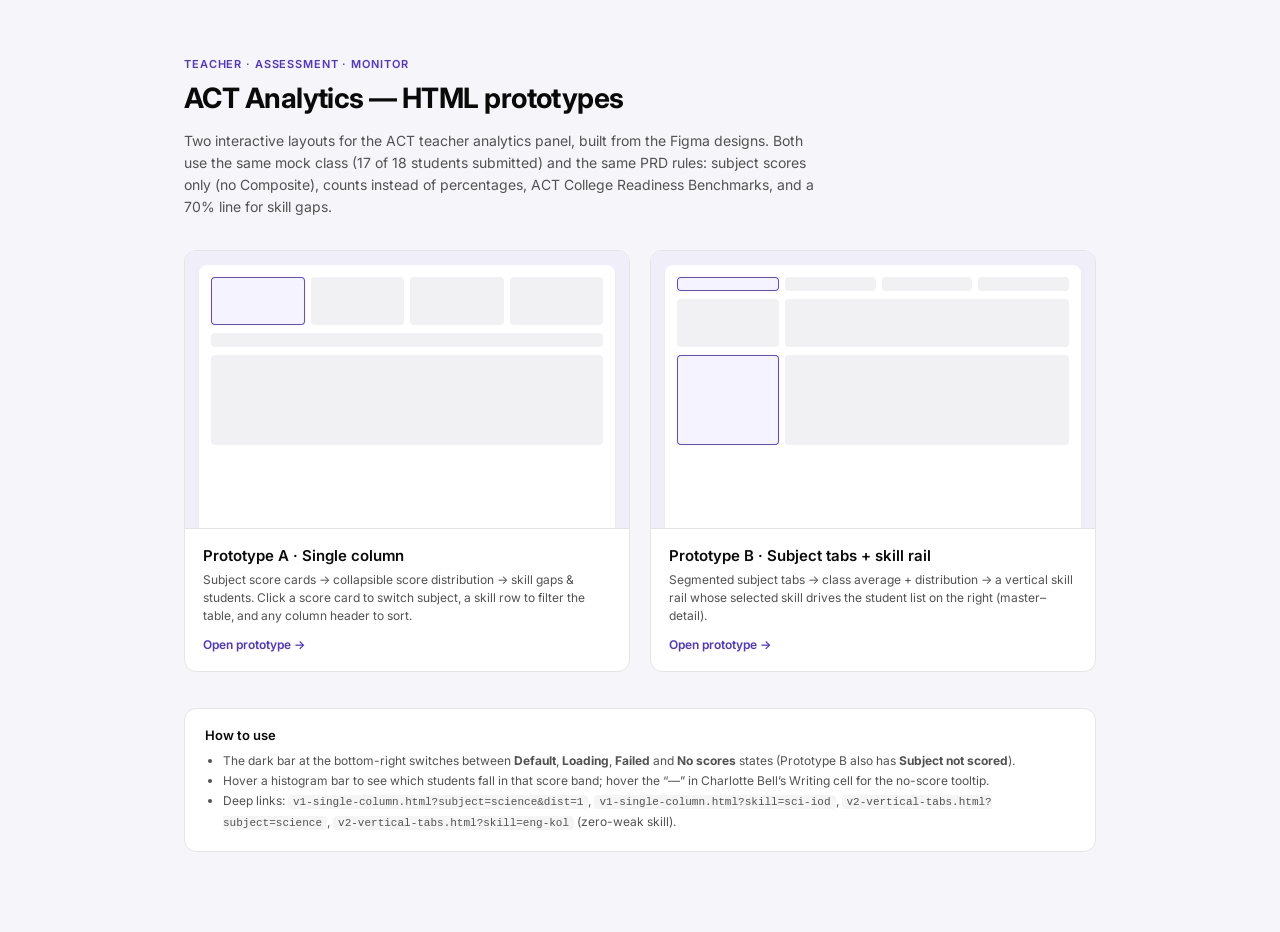
==== act-analytics/index.html @ 229b2742 "Publish ACT Analytics HTML prototypes (Prototype A + B) Co-authored-by: chao <chao@kira-learning.com" ====
<!DOCTYPE html>
<html lang="en">
<head>
<meta charset="utf-8">
<meta name="viewport" content="width=device-width, initial-scale=1">
<title>ACT Analytics — HTML prototypes</title>
<link rel="preconnect" href="https://fonts.googleapis.com">
<link rel="preconnect" href="https://fonts.gstatic.com" crossorigin>
<link href="https://fonts.googleapis.com/css2?family=Inter:wght@400;500;600;700&display=swap" rel="stylesheet">
<link rel="stylesheet" href="shared.css">
<style>
  body { background: var(--surface-page); }
  .wrap { max-width: 960px; margin: 0 auto; padding: 56px 24px 80px; }
  .eyebrow { font-size: 11px; font-weight: 600; letter-spacing: 0.08em; text-transform: uppercase; color: var(--text-brand); }
  h1 { font-size: 28px; line-height: 36px; font-weight: 700; letter-spacing: -0.02em; margin: 8px 0 8px; }
  .lead { font-size: 14px; line-height: 22px; color: var(--text-secondary); max-width: 640px; }
  .grid { display: grid; grid-template-columns: repeat(2, minmax(0, 1fr)); gap: 20px; margin-top: 32px; }
  .proto { background: var(--surface); border: 1px solid var(--border); border-radius: 12px; overflow: hidden; display: flex; flex-direction: column; text-decoration: none; color: inherit; transition: box-shadow 140ms ease, transform 140ms ease, border-color 140ms ease; }
  .proto:hover { box-shadow: var(--shadow-md); transform: translateY(-1px); border-color: var(--border-strong); }
  .proto .thumb { aspect-ratio: 16 / 10; background: #f0eef8; position: relative; overflow: hidden; border-bottom: 1px solid var(--border); }
  .proto .thumb .mini { position: absolute; inset: 14px 14px 0; background: #fff; border-radius: 8px 8px 0 0; box-shadow: var(--shadow-sm); padding: 12px; display: flex; flex-direction: column; gap: 8px; }
  .mini .row { display: flex; gap: 6px; }
  .mini .blk { background: #f1f1f4; border-radius: 4px; flex: 1; }
  .mini .blk.sel { background: var(--brand-subtle); box-shadow: inset 0 0 0 1px var(--brand); }
  .mini .blk.tall { height: 48px; }
  .mini .blk.bar { height: 14px; }
  .mini .blk.list { height: 90px; }
  .mini .side { width: 26%; flex: none; }
  .proto .body { padding: 16px 18px 18px; }
  .proto .name { font-size: 15px; font-weight: 600; line-height: 22px; }
  .proto .desc { font-size: 12px; line-height: 18px; color: var(--text-secondary); margin-top: 4px; }
  .proto .cta { margin-top: 12px; display: inline-flex; align-items: center; gap: 6px; font-size: 12px; font-weight: 600; color: var(--text-brand); }
  .notes { margin-top: 36px; background: var(--surface); border: 1px solid var(--border); border-radius: 12px; padding: 18px 20px; }
  .notes h2 { font-size: 13px; font-weight: 600; margin: 0 0 8px; }
  .notes ul { margin: 0; padding-left: 18px; color: var(--text-secondary); font-size: 12px; line-height: 20px; }
  .notes code { font-family: ui-monospace, SFMono-Regular, Menlo, monospace; font-size: 11px; background: var(--surface-subtle); padding: 1px 5px; border-radius: 4px; }
  @media (max-width: 720px) { .grid { grid-template-columns: 1fr; } }
</style>
</head>
<body>
<div class="wrap">
  <div class="eyebrow">Teacher · Assessment · Monitor</div>
  <h1>ACT Analytics — HTML prototypes</h1>
  <p class="lead">Two interactive layouts for the ACT teacher analytics panel, built from the Figma designs. Both use the same mock class (17 of 18 students submitted) and the same PRD rules: subject scores only (no Composite), counts instead of percentages, ACT College Readiness Benchmarks, and a 70% line for skill gaps.</p>

  <div class="grid">
    <a class="proto" href="v1-single-column.html">
      <div class="thumb"><div class="mini">
        <div class="row"><div class="blk tall sel"></div><div class="blk tall"></div><div class="blk tall"></div><div class="blk tall"></div></div>
        <div class="row"><div class="blk bar"></div></div>
        <div class="row"><div class="blk list"></div></div>
      </div></div>
      <div class="body">
        <div class="name">Prototype A · Single column</div>
        <div class="desc">Subject score cards → collapsible score distribution → skill gaps &amp; students. Click a score card to switch subject, a skill row to filter the table, and any column header to sort.</div>
        <div class="cta">Open prototype →</div>
      </div>
    </a>
    <a class="proto" href="v2-vertical-tabs.html">
      <div class="thumb"><div class="mini">
        <div class="row"><div class="blk bar sel" style="flex:0 0 26%"></div><div class="blk bar"></div><div class="blk bar"></div><div class="blk bar"></div></div>
        <div class="row"><div class="blk tall side"></div><div class="blk tall"></div></div>
        <div class="row"><div class="blk list side sel"></div><div class="blk list"></div></div>
      </div></div>
      <div class="body">
        <div class="name">Prototype B · Subject tabs + skill rail</div>
        <div class="desc">Segmented subject tabs → class average + distribution → a vertical skill rail whose selected skill drives the student list on the right (master–detail).</div>
        <div class="cta">Open prototype →</div>
      </div>
    </a>
  </div>

  <div class="notes">
    <h2>How to use</h2>
    <ul>
      <li>The dark bar at the bottom-right switches between <b>Default</b>, <b>Loading</b>, <b>Failed</b> and <b>No scores</b> states (Prototype B also has <b>Subject not scored</b>).</li>
      <li>Hover a histogram bar to see which students fall in that score band; hover the “—” in Charlotte Bell’s Writing cell for the no-score tooltip.</li>
      <li>Deep links: <code>v1-single-column.html?subject=science&amp;dist=1</code>, <code>v1-single-column.html?skill=sci-iod</code>, <code>v2-vertical-tabs.html?subject=science</code>, <code>v2-vertical-tabs.html?skill=eng-kol</code> (zero-weak skill).</li>
    </ul>
  </div>
</div>
</body>
</html>
---- act-analytics/shared.css ----
/* ACT Analytics prototypes — shared styles (Foundations 2.0 token values) */
:root {
  --text-primary: #0a0a0a;
  --text-secondary: #525252;
  --text-tertiary: #8a8a8a;
  --text-brand: #4f33d4;
  --text-name: #1f0f4a;
  --brand: #6244f5;
  --brand-hover: #5538e0;
  --brand-subtle: #f5f3ff;
  --brand-border: #c9bdfb;
  --surface: #ffffff;
  --surface-page: #f6f5fa;
  --surface-subtle: #f5f5f5;
  --surface-hover: #fafafa;
  --border: #e5e5e5;
  --border-strong: #d4d4d4;
  --separator: #f0f0f0;
  --positive: #16a34a;
  --positive-strong: #15803d;
  --positive-bg: #eaf8ef;
  --info: #1d4ed8;
  --info-bg: #eaf1fe;
  --warning: #c2410c;
  --warning-bg: #fff3ea;
  --neutral-badge: #efefef;
  --bar-below: #e8e8ea;
  --bar-below-border: #dcdcdf;
  --tooltip-bg: #0a0a0a;
  --r-sm: 6px;
  --r-md: 8px;
  --r-lg: 12px;
  --r-full: 999px;
  --shadow-sm: 0 1px 2px rgba(10, 10, 10, 0.06);
  --shadow-md: 0 4px 12px rgba(10, 10, 10, 0.08), 0 1px 3px rgba(10, 10, 10, 0.06);
  --shadow-lg: 0 12px 32px rgba(10, 10, 10, 0.14), 0 2px 6px rgba(10, 10, 10, 0.08);
  --font: "Inter", ui-sans-serif, system-ui, -apple-system, "Segoe UI", Roboto, sans-serif;
}

* { box-sizing: border-box; }
html, body { margin: 0; padding: 0; }
body {
  font-family: var(--font);
  font-size: 12px;
  line-height: 16px;
  color: var(--text-primary);
  background: var(--surface-page);
  -webkit-font-smoothing: antialiased;
  text-rendering: optimizeLegibility;
}
button { font-family: inherit; }
img { display: block; }

/* ---------- App chrome ---------- */
.app { display: flex; min-height: 100vh; }
.global-nav {
  position: sticky; top: 0; height: 100vh; width: 56px; flex: 0 0 56px;
  background: #1a0f3d;
  display: flex; flex-direction: column; align-items: center; padding: 8px 0 12px;
}
.global-nav .logo {
  width: 32px; height: 32px; border-radius: 8px; background: var(--brand);
  display: grid; place-items: center; margin-bottom: 20px;
}
.global-nav .nav-icons { display: flex; flex-direction: column; gap: 10px; }
.global-nav .nav-icon {
  width: 32px; height: 32px; border-radius: 8px; display: grid; place-items: center;
  color: rgba(255, 255, 255, 0.78); cursor: pointer;
}
.global-nav .nav-icon:hover { background: rgba(255, 255, 255, 0.08); color: #fff; }
.global-nav .nav-icon.active { color: #fff; background: rgba(255, 255, 255, 0.12); }
.global-nav .nav-bottom { margin-top: auto; display: flex; flex-direction: column; gap: 10px; align-items: center; }
.global-nav .nav-avatar {
  width: 22px; height: 22px; border-radius: 50%; background: #7c5cff;
  color: #fff; font-size: 9px; font-weight: 600; display: grid; place-items: center;
}

.page { flex: 1; min-width: 0; }
.top-nav {
  height: 60px; display: flex; align-items: center; gap: 12px; padding: 0 20px;
  background: #fbfbfd; border-bottom: 1px solid var(--separator);
}
.top-nav .back { width: 28px; height: 28px; border-radius: 6px; display: grid; place-items: center; color: var(--text-primary); background: none; border: 0; cursor: pointer; }
.top-nav .back:hover { background: var(--surface-subtle); }
.top-nav .title { font-size: 16px; font-weight: 500; line-height: 24px; }
.top-nav .spacer { flex: 1; }

.btn {
  display: inline-flex; align-items: center; justify-content: center; gap: 6px;
  height: 32px; padding: 0 14px; border-radius: var(--r-md);
  font-size: 13px; font-weight: 500; line-height: 20px; cursor: pointer;
  border: 1px solid transparent; transition: background 120ms ease, border-color 120ms ease;
}
.btn-primary { background: var(--brand); color: #fff; }
.btn-primary:hover { background: var(--brand-hover); }
.btn-secondary { background: var(--surface); color: var(--text-primary); border-color: var(--border); }
.btn-secondary:hover { background: var(--surface-hover); }
.btn-sm { height: 28px; padding: 0 12px; font-size: 12px; }

.main { padding: 12px; max-width: 1384px; margin: 0 auto; }
.page-header { width: 100%; border-radius: var(--r-lg); overflow: hidden; }
.page-header img { width: 100%; height: auto; }

.panel {
  margin-top: 12px; background: var(--surface); border-radius: var(--r-lg);
  padding: 16px; box-shadow: var(--shadow-sm);
}
.panel-tabs { display: flex; gap: 4px; height: 32px; align-items: center; }
.panel-tab {
  height: 28px; padding: 0 10px; border-radius: var(--r-sm); border: 0; background: none;
  font-size: 12px; font-weight: 500; line-height: 16px; color: var(--text-secondary); cursor: pointer;
}
.panel-tab:hover { background: var(--surface-subtle); }
.panel-tab.active { background: var(--brand); color: #fff; }
.panel-header { margin: 16px 0; }
.panel-title { font-size: 14px; font-weight: 600; line-height: 20px; }
.panel-subtitle { font-size: 12px; line-height: 16px; color: var(--text-secondary); margin-top: 2px; }

.card { background: var(--surface); border: 1px solid var(--border); border-radius: var(--r-md); }
.card-pad { padding: 16px; }

.h-sm { font-size: 13px; font-weight: 600; line-height: 20px; }
.h-md { font-size: 14px; font-weight: 600; line-height: 20px; }
.muted { color: var(--text-secondary); }
.faint { color: var(--text-tertiary); }
.brand-text { color: var(--text-brand); }
.strong { font-weight: 600; color: var(--text-primary); }
.warning-text { color: var(--warning); }
.dot-sep { color: var(--text-tertiary); margin: 0 4px; }

/* ---------- Subject icon tile ---------- */
.subject-tile {
  width: 36px; height: 36px; border-radius: var(--r-md); background: var(--brand-subtle);
  display: grid; place-items: center; color: var(--brand); flex: 0 0 36px;
}

/* ---------- Badges / pills ---------- */
.pill {
  display: inline-flex; align-items: center; justify-content: center;
  min-width: 36px; height: 20px; padding: 0 8px; border-radius: var(--r-full);
  font-size: 12px; font-weight: 500; line-height: 16px;
}
.pill.above { background: var(--positive-bg); color: var(--positive); }
.pill.at { background: var(--info-bg); color: var(--info); }
.pill.below { background: var(--warning-bg); color: var(--warning); }
.pill.neutral { background: var(--neutral-badge); color: var(--text-primary); }
.pending { color: var(--warning); font-size: 12px; font-weight: 500; }
.dash { color: var(--text-tertiary); font-size: 12px; }
.tag {
  display: inline-flex; align-items: center; height: 18px; padding: 0 6px; border-radius: 4px;
  background: var(--surface-subtle); color: var(--text-secondary); font-size: 10px; font-weight: 500; line-height: 14px;
}

/* ---------- Legend ---------- */
.legend { display: flex; align-items: center; gap: 16px; font-size: 12px; line-height: 16px; }
.legend-item { display: inline-flex; align-items: center; gap: 6px; }
.swatch { width: 12px; height: 12px; border-radius: 3px; display: inline-block; }
.swatch.above { background: var(--positive); }
.swatch.at { background: var(--info); }
.swatch.below { background: var(--warning); }
.swatch.bm { background: var(--brand); }
.swatch.gray { background: var(--bar-below); border: 1px solid var(--bar-below-border); }
.legend-note { font-size: 11px; color: var(--text-tertiary); margin-left: auto; }

/* ---------- Histogram ---------- */
.histogram { position: relative; }
.hist-bins { display: flex; gap: 8px; align-items: flex-end; height: 128px; }
.hist-bin { flex: 1; display: flex; flex-direction: column; align-items: center; justify-content: flex-end; height: 100%; position: relative; cursor: default; }
.hist-bin.has-students { cursor: pointer; }
.hist-count { font-size: 11px; line-height: 14px; color: var(--text-secondary); margin-bottom: 4px; }
.hist-bm-label { font-size: 11px; font-weight: 500; color: var(--text-brand); line-height: 14px; margin: -2px 0 4px; }
.hist-bar { width: 100%; border-radius: 4px 4px 0 0; transition: filter 120ms ease; }
.hist-bar.below { background: var(--bar-below); border: 1px solid var(--bar-below-border); border-bottom: 0; }
.hist-bar.bm { background: var(--brand); }
.hist-bar.above { background: var(--positive); }
.hist-bar.empty { height: 2px !important; border-radius: 1px; border: 0; }
.hist-bar.empty.below { background: var(--bar-below-border); }
.hist-bar.empty.above { background: #b7e4c7; }
.hist-bar.empty.bm { background: var(--brand-border); }
.hist-bin.has-students:hover .hist-bar { filter: brightness(0.94); }
.hist-labels { display: flex; gap: 8px; margin-top: 6px; }
.hist-labels span { flex: 1; text-align: center; font-size: 11px; line-height: 14px; color: var(--text-tertiary); }
.hist-range { display: flex; justify-content: space-between; font-size: 11px; color: var(--text-tertiary); margin-top: 6px; }
.hist-tooltip {
  position: absolute; z-index: 20; min-width: 168px; background: var(--surface); border: 1px solid var(--border);
  border-radius: var(--r-md); box-shadow: var(--shadow-lg); padding: 10px 12px; pointer-events: none;
}
.hist-tooltip .tt-title { font-size: 12px; font-weight: 600; line-height: 16px; margin-bottom: 6px; }
.hist-tooltip .tt-row { display: flex; align-items: center; gap: 8px; height: 22px; font-size: 12px; }
.hist-tooltip .tt-row .avatar { width: 18px; height: 18px; }
.hist-tooltip .tt-row .name { flex: 1; color: var(--text-name); font-weight: 500; }
.hist-tooltip .tt-row .score { color: var(--text-secondary); }

/* ---------- Avatar ---------- */
.avatar { width: 24px; height: 24px; border-radius: 50%; object-fit: cover; flex: 0 0 auto; background: var(--surface-subtle); }

/* ---------- Student table ---------- */
.table-wrap { border: 1px solid var(--border); border-radius: var(--r-md); overflow: hidden; background: var(--surface); }
.table-wrap.flat { border: 0; border-radius: 0; }
.table-wrap.flat table.students thead th { background: transparent; }
.table-wrap.flat table.students thead th.highlight { background: var(--brand-subtle); border-radius: 6px 6px 0 0; }
table.students { width: 100%; border-collapse: separate; border-spacing: 0; table-layout: fixed; }
table.students thead th {
  height: 44px; padding: 6px 12px; background: #fafafa; border-bottom: 1px solid var(--border);
  text-align: center; vertical-align: middle; font-weight: 500; font-size: 12px; line-height: 16px; color: var(--text-secondary);
  cursor: pointer; user-select: none;
}
table.students thead th:first-child { text-align: left; }
table.students thead th .th-line { display: inline-flex; align-items: center; gap: 4px; }
table.students thead th .th-sub { display: block; font-size: 10px; line-height: 12px; color: var(--text-tertiary); margin-top: 1px; }
table.students thead th:hover { background: #f4f4f5; }
table.students thead th.sorted .th-line { color: var(--text-brand); }
table.students thead th.sorted .sort-icon { color: var(--text-brand); }
table.students thead th.highlight { background: var(--brand-subtle); color: var(--text-brand); }
table.students thead th.highlight .th-sub { color: var(--text-brand); opacity: 0.8; }
table.students thead th.highlight:hover { background: #ede8ff; }
.sort-icon { color: var(--text-tertiary); display: inline-flex; }
table.students tbody td {
  height: 37px; padding: 0 12px; border-bottom: 1px solid var(--separator); text-align: center; vertical-align: middle; font-size: 12px;
}
table.students tbody tr:last-child td { border-bottom: 0; }
table.students tbody tr:hover td { background: var(--surface-hover); }
table.students td.student { text-align: left; }
table.students td.highlight { background: #faf8ff; }
table.students tbody tr:hover td.highlight { background: #f3efff; }
.student-cell { display: flex; align-items: center; gap: 8px; }
.student-cell .name { color: var(--text-name); font-weight: 500; }
.col-student { width: 35%; }
.col-subject { width: 13%; }

.cell-tip { position: relative; display: inline-flex; }
.cell-tip .tip {
  position: absolute; bottom: calc(100% + 6px); right: -6px; white-space: nowrap; background: var(--tooltip-bg); color: #fff;
  font-size: 11px; line-height: 18px; padding: 6px 12px; border-radius: 6px; box-shadow: var(--shadow-md);
  opacity: 0; pointer-events: none; transform: translateY(2px); transition: opacity 120ms ease, transform 120ms ease; z-index: 10;
}
.cell-tip:hover .tip { opacity: 1; transform: translateY(0); }

/* ---------- Empty states ---------- */
.empty-state { display: flex; flex-direction: column; align-items: center; justify-content: center; text-align: center; padding: 32px 16px; }
.empty-state img { width: 275px; height: 220px; }
.empty-state .es-title { font-size: 14px; font-weight: 500; line-height: 20px; color: var(--text-brand); margin-top: 8px; }
.empty-state .es-desc { font-size: 12px; line-height: 16px; color: var(--text-secondary); margin-top: 4px; max-width: 420px; }
.empty-state.compact img { width: 206px; height: 165px; }
.empty-state .btn { margin-top: 12px; }

/* ---------- Skeleton ---------- */
.skel { position: relative; overflow: hidden; background: #ececef; border-radius: 6px; }
.skel::after {
  content: ""; position: absolute; inset: 0; transform: translateX(-100%);
  background: linear-gradient(90deg, transparent, rgba(255, 255, 255, 0.6), transparent);
  animation: shimmer 1.4s infinite;
}
@keyframes shimmer { 100% { transform: translateX(100%); } }

/* ---------- Chip ---------- */
.chip {
  display: inline-flex; align-items: center; gap: 8px; height: 24px; padding: 0 6px 0 10px; border-radius: var(--r-full);
  border: 1px solid var(--brand); background: var(--brand-subtle); color: var(--text-brand); font-size: 12px; line-height: 16px;
}
.chip .chip-x { width: 16px; height: 16px; border-radius: 50%; display: grid; place-items: center; background: var(--brand); color: #fff; border: 0; cursor: pointer; padding: 0; }
.chip .chip-x:hover { background: var(--brand-hover); }
.chip b { font-weight: 600; }

/* ---------- Link button ---------- */
.link-btn { display: inline-flex; align-items: center; gap: 4px; background: none; border: 0; padding: 0; color: var(--text-brand); font-size: 12px; font-weight: 500; line-height: 16px; cursor: pointer; }
.link-btn:hover { text-decoration: underline; }

/* ---------- Prototype state switcher ---------- */
.proto-bar {
  position: fixed; right: 16px; bottom: 16px; z-index: 100; display: flex; align-items: center; gap: 4px; padding: 6px;
  background: rgba(20, 12, 44, 0.92); color: #fff; border-radius: 12px; box-shadow: var(--shadow-lg); backdrop-filter: blur(8px);
  font-size: 11px;
}
.proto-bar .proto-label { padding: 0 6px 0 8px; color: rgba(255, 255, 255, 0.6); font-weight: 500; letter-spacing: 0.02em; text-transform: uppercase; font-size: 10px; }
.proto-bar button { height: 26px; padding: 0 10px; border-radius: 8px; border: 0; background: transparent; color: rgba(255, 255, 255, 0.85); font-size: 11px; font-weight: 500; cursor: pointer; }
.proto-bar button:hover { background: rgba(255, 255, 255, 0.1); }
.proto-bar button.active { background: var(--brand); color: #fff; }
.proto-bar .divider { width: 1px; height: 18px; background: rgba(255, 255, 255, 0.15); margin: 0 4px; }
.proto-bar a { color: rgba(255, 255, 255, 0.85); text-decoration: none; height: 26px; padding: 0 10px; display: inline-flex; align-items: center; border-radius: 8px; font-weight: 500; }
.proto-bar a:hover { background: rgba(255, 255, 255, 0.1); }

@media (max-width: 1100px) {
  .proto-bar { left: 16px; right: 16px; flex-wrap: wrap; }
}
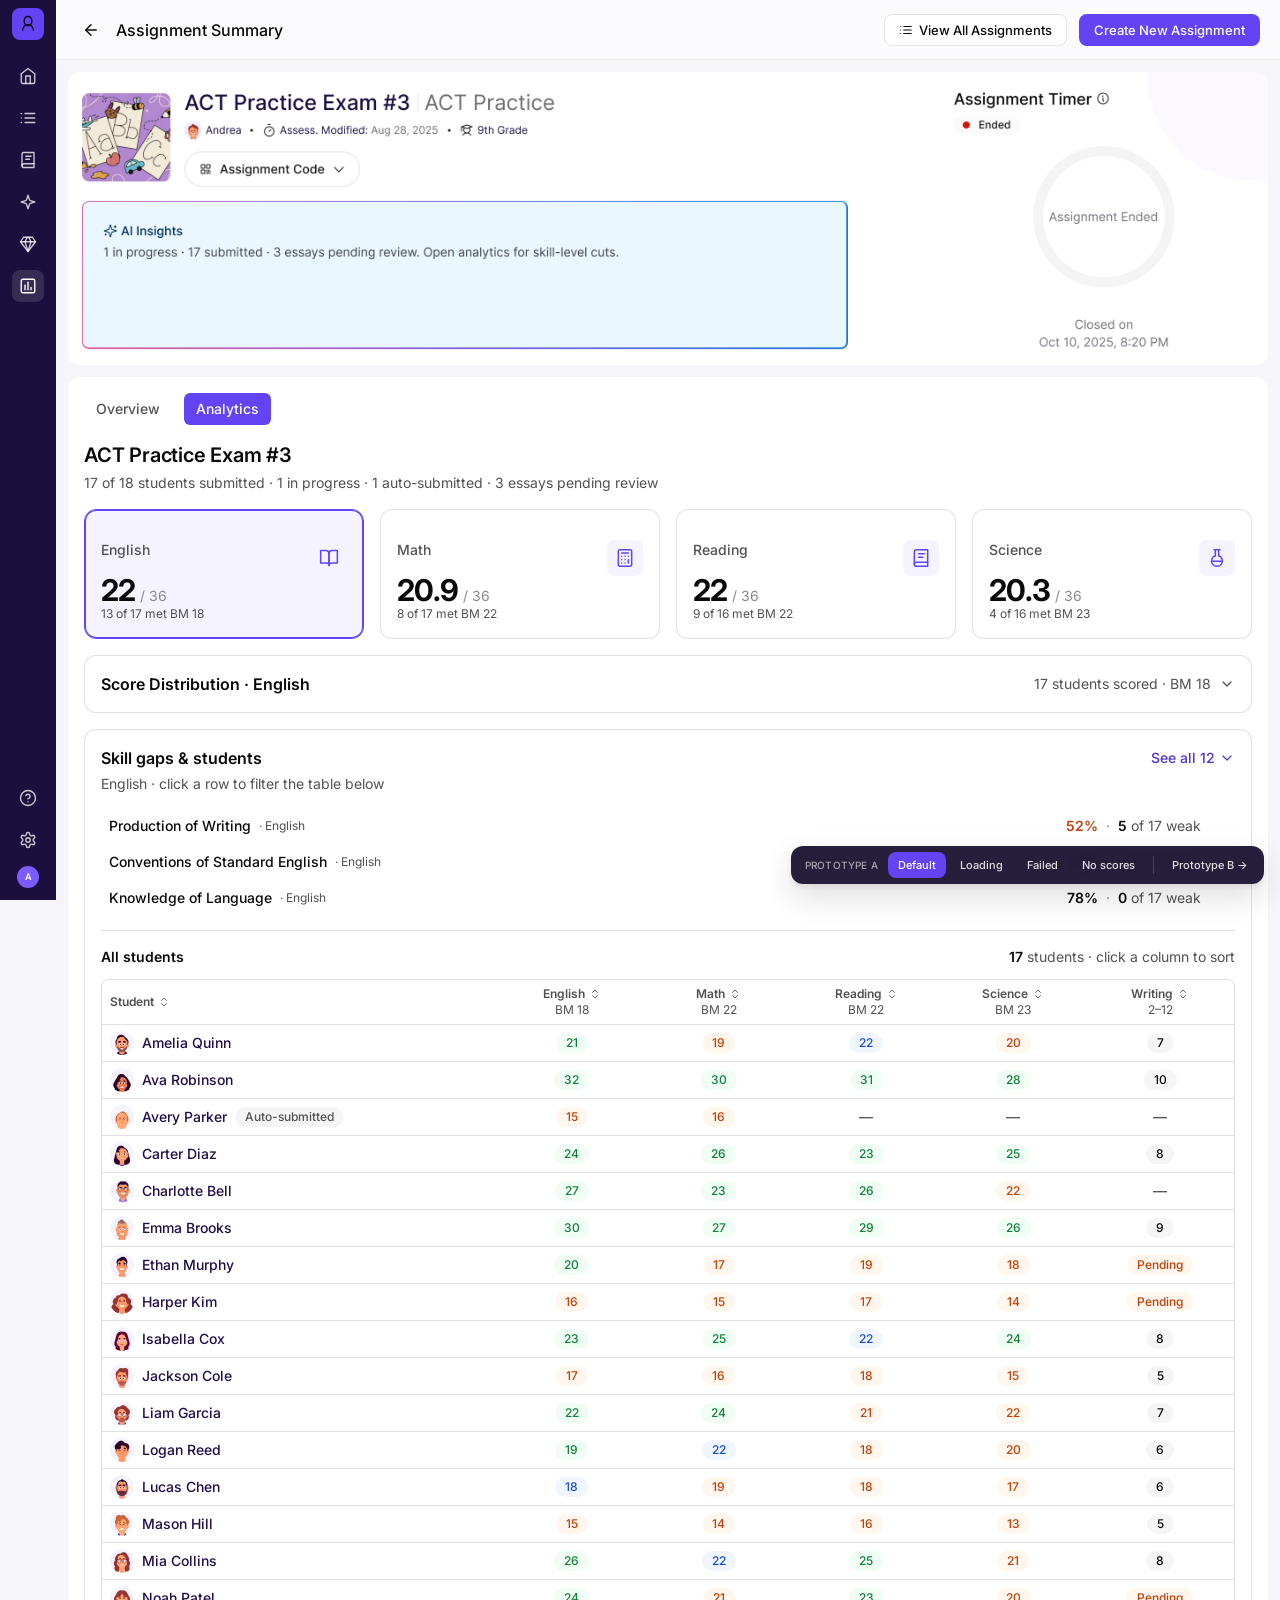
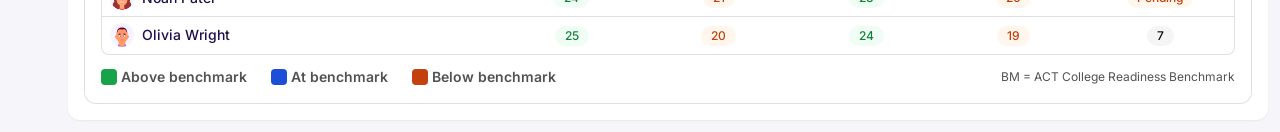
==== commit 72bc0632: "Republish ACT Analytics prototypes: fixed skill gaps section, entry opens Prototype A Co-authored-by" ====
--- a/act-analytics/index.html
+++ b/act-analytics/index.html
@@ -3,81 +3,250 @@
 <head>
 <meta charset="utf-8">
 <meta name="viewport" content="width=device-width, initial-scale=1">
-<title>ACT Analytics — HTML prototypes</title>
+<title>ACT Analytics · Prototype A — Single column</title>
 <link rel="preconnect" href="https://fonts.googleapis.com">
 <link rel="preconnect" href="https://fonts.gstatic.com" crossorigin>
 <link href="https://fonts.googleapis.com/css2?family=Inter:wght@400;500;600;700&display=swap" rel="stylesheet">
 <link rel="stylesheet" href="shared.css">
 <style>
-  body { background: var(--surface-page); }
-  .wrap { max-width: 960px; margin: 0 auto; padding: 56px 24px 80px; }
-  .eyebrow { font-size: 11px; font-weight: 600; letter-spacing: 0.08em; text-transform: uppercase; color: var(--text-brand); }
-  h1 { font-size: 28px; line-height: 36px; font-weight: 700; letter-spacing: -0.02em; margin: 8px 0 8px; }
-  .lead { font-size: 14px; line-height: 22px; color: var(--text-secondary); max-width: 640px; }
-  .grid { display: grid; grid-template-columns: repeat(2, minmax(0, 1fr)); gap: 20px; margin-top: 32px; }
-  .proto { background: var(--surface); border: 1px solid var(--border); border-radius: 12px; overflow: hidden; display: flex; flex-direction: column; text-decoration: none; color: inherit; transition: box-shadow 140ms ease, transform 140ms ease, border-color 140ms ease; }
-  .proto:hover { box-shadow: var(--shadow-md); transform: translateY(-1px); border-color: var(--border-strong); }
-  .proto .thumb { aspect-ratio: 16 / 10; background: #f0eef8; position: relative; overflow: hidden; border-bottom: 1px solid var(--border); }
-  .proto .thumb .mini { position: absolute; inset: 14px 14px 0; background: #fff; border-radius: 8px 8px 0 0; box-shadow: var(--shadow-sm); padding: 12px; display: flex; flex-direction: column; gap: 8px; }
-  .mini .row { display: flex; gap: 6px; }
-  .mini .blk { background: #f1f1f4; border-radius: 4px; flex: 1; }
-  .mini .blk.sel { background: var(--brand-subtle); box-shadow: inset 0 0 0 1px var(--brand); }
-  .mini .blk.tall { height: 48px; }
-  .mini .blk.bar { height: 14px; }
-  .mini .blk.list { height: 90px; }
-  .mini .side { width: 26%; flex: none; }
-  .proto .body { padding: 16px 18px 18px; }
-  .proto .name { font-size: 15px; font-weight: 600; line-height: 22px; }
-  .proto .desc { font-size: 12px; line-height: 18px; color: var(--text-secondary); margin-top: 4px; }
-  .proto .cta { margin-top: 12px; display: inline-flex; align-items: center; gap: 6px; font-size: 12px; font-weight: 600; color: var(--text-brand); }
-  .notes { margin-top: 36px; background: var(--surface); border: 1px solid var(--border); border-radius: 12px; padding: 18px 20px; }
-  .notes h2 { font-size: 13px; font-weight: 600; margin: 0 0 8px; }
-  .notes ul { margin: 0; padding-left: 18px; color: var(--text-secondary); font-size: 12px; line-height: 20px; }
-  .notes code { font-family: ui-monospace, SFMono-Regular, Menlo, monospace; font-size: 11px; background: var(--surface-subtle); padding: 1px 5px; border-radius: 4px; }
-  @media (max-width: 720px) { .grid { grid-template-columns: 1fr; } }
+  /* Prototype A — single column: score row → distribution → skill gaps & students */
+  .score-row { display: grid; grid-template-columns: repeat(4, 1fr); gap: 16px; }
+  .score-card {
+    position: relative; height: 130px; padding: 16px; border: 1px solid var(--border); border-radius: var(--r-lg);
+    background: var(--surface); cursor: pointer; text-align: left; font-family: inherit; color: inherit;
+    transition: border-color 120ms ease, background 120ms ease, box-shadow 120ms ease;
+  }
+  .score-card:hover { border-color: var(--border-strong); box-shadow: var(--shadow-sm); }
+  .score-card.selected { background: var(--brand-subtle); border-color: var(--brand); box-shadow: inset 0 0 0 1px var(--brand); }
+  .score-card .sc-top { display: flex; justify-content: space-between; align-items: flex-start; }
+  .score-card .sc-label { font-size: var(--t-sm); font-weight: 500; line-height: var(--lh-sm); color: var(--text-secondary); }
+  .score-card .sc-value { display: flex; align-items: baseline; gap: 4px; margin-top: 12px; }
+  .score-card .sc-value b { font-size: 30px; font-weight: 700; line-height: 36px; letter-spacing: -0.02em; }
+  .score-card .sc-value span { font-size: var(--t-sm); color: var(--text-tertiary); }
+  .score-card .sc-foot { position: absolute; left: 16px; bottom: 16px; font-size: var(--t-xxs); line-height: var(--lh-xxs); color: var(--text-secondary); }
+
+  .dist-card { margin-top: 16px; }
+  .dist-header { display: flex; align-items: center; justify-content: space-between; height: 56px; padding: 0 16px; cursor: pointer; user-select: none; }
+  .dist-header:hover { background: var(--surface-hover); border-radius: var(--r-lg); }
+  .dist-meta { display: inline-flex; align-items: center; gap: 8px; color: var(--text-secondary); }
+  .dist-meta .chev { color: var(--text-secondary); display: inline-flex; transition: transform 160ms ease; }
+  .dist-card.open .dist-meta .chev { transform: rotate(180deg); }
+  .dist-body { display: none; padding: 0 16px 16px; }
+  .dist-card.open .dist-body { display: block; }
+  .dist-summary { display: flex; align-items: center; gap: 6px; flex-wrap: wrap; color: var(--text-secondary); margin: 0 0 8px; }
+  .dist-summary b { color: var(--text-primary); font-weight: 600; }
+  .dist-legend { margin-bottom: 20px; }
+
+  .skills-card { margin-top: 16px; padding: 16px; }
+  .skills-header { display: flex; align-items: flex-start; justify-content: space-between; margin-bottom: 16px; }
+  .skills-header .link-btn { margin-top: 2px; }
+  .skill-list { display: flex; flex-direction: column; gap: 4px; }
+  .skill-group { font-size: 11px; font-weight: 600; letter-spacing: 0.06em; text-transform: uppercase; color: var(--text-tertiary); padding: 8px 8px 2px; }
+  .skill-row {
+    display: flex; align-items: center; height: 32px; padding: 0 8px; border-radius: var(--r-sm); cursor: pointer;
+    transition: background 100ms ease;
+  }
+  .skill-row:hover { background: var(--surface-hover); }
+  .skill-row.selected { background: var(--brand-subtle); }
+  .skill-row .skill-name { flex: 1; display: flex; align-items: center; gap: 8px; min-width: 0; }
+  .skill-row .skill-name .name { font-size: var(--t-sm); font-weight: 500; line-height: var(--lh-sm); white-space: nowrap; overflow: hidden; text-overflow: ellipsis; }
+  .skill-row.selected .skill-name .name { color: var(--text-brand); }
+  .skill-row .skill-subj { font-size: var(--t-xxs); line-height: var(--lh-xxs); color: var(--text-secondary); white-space: nowrap; }
+  .skill-row .skill-stat { display: inline-flex; align-items: center; gap: 4px; font-size: var(--t-sm); line-height: var(--lh-sm); color: var(--text-secondary); width: 170px; justify-content: flex-end; white-space: nowrap; }
+  .skill-row .skill-stat .pct { font-weight: 600; color: var(--text-primary); }
+  .skill-row .skill-stat .pct.warn { color: var(--warning); }
+  .skill-row .skill-stat b { color: var(--text-primary); font-weight: 600; }
+  .skill-row .marker { width: 16px; height: 16px; margin-left: 10px; color: var(--brand); display: inline-flex; align-items: center; justify-content: center; }
+
+  .divider { height: 1px; background: var(--border); margin: 16px 0; }
+  .chip-row { margin: -4px 0 12px; }
+  .table-head { display: flex; align-items: center; justify-content: space-between; margin-bottom: 12px; }
+  .table-head .muted b { color: var(--text-primary); font-weight: 600; }
+  .table-legend { margin-top: 12px; }
+  .table-empty { border: 1px solid var(--border); border-radius: var(--r-md); }
+
+  /* loading / error */
+  .skel-row { display: grid; grid-template-columns: repeat(4, 1fr); gap: 16px; }
+  .skel-card { height: 130px; border: 1px solid var(--border); border-radius: var(--r-md); padding: 16px; }
+  .skel-card .skel { margin-bottom: 10px; }
+  .skel-block { margin-top: 16px; border: 1px solid var(--border); border-radius: var(--r-md); padding: 16px; }
+  .skel-line { height: 12px; }
+  .state-card { margin-top: 0; min-height: 320px; display: flex; align-items: center; justify-content: center; }
 </style>
 </head>
 <body>
-<div class="wrap">
-  <div class="eyebrow">Teacher · Assessment · Monitor</div>
-  <h1>ACT Analytics — HTML prototypes</h1>
-  <p class="lead">Two interactive layouts for the ACT teacher analytics panel, built from the Figma designs. Both use the same mock class (17 of 18 students submitted) and the same PRD rules: subject scores only (no Composite), counts instead of percentages, ACT College Readiness Benchmarks, and a 70% line for skill gaps.</p>
-
-  <div class="grid">
-    <a class="proto" href="v1-single-column.html">
-      <div class="thumb"><div class="mini">
-        <div class="row"><div class="blk tall sel"></div><div class="blk tall"></div><div class="blk tall"></div><div class="blk tall"></div></div>
-        <div class="row"><div class="blk bar"></div></div>
-        <div class="row"><div class="blk list"></div></div>
-      </div></div>
-      <div class="body">
-        <div class="name">Prototype A · Single column</div>
-        <div class="desc">Subject score cards → collapsible score distribution → skill gaps &amp; students. Click a score card to switch subject, a skill row to filter the table, and any column header to sort.</div>
-        <div class="cta">Open prototype →</div>
-      </div>
-    </a>
-    <a class="proto" href="v2-vertical-tabs.html">
-      <div class="thumb"><div class="mini">
-        <div class="row"><div class="blk bar sel" style="flex:0 0 26%"></div><div class="blk bar"></div><div class="blk bar"></div><div class="blk bar"></div></div>
-        <div class="row"><div class="blk tall side"></div><div class="blk tall"></div></div>
-        <div class="row"><div class="blk list side sel"></div><div class="blk list"></div></div>
-      </div></div>
-      <div class="body">
-        <div class="name">Prototype B · Subject tabs + skill rail</div>
-        <div class="desc">Segmented subject tabs → class average + distribution → a vertical skill rail whose selected skill drives the student list on the right (master–detail).</div>
-        <div class="cta">Open prototype →</div>
-      </div>
-    </a>
-  </div>
-
-  <div class="notes">
-    <h2>How to use</h2>
-    <ul>
-      <li>The dark bar at the bottom-right switches between <b>Default</b>, <b>Loading</b>, <b>Failed</b> and <b>No scores</b> states (Prototype B also has <b>Subject not scored</b>).</li>
-      <li>Hover a histogram bar to see which students fall in that score band; hover the “—” in Charlotte Bell’s Writing cell for the no-score tooltip.</li>
-      <li>Deep links: <code>v1-single-column.html?subject=science&amp;dist=1</code>, <code>v1-single-column.html?skill=sci-iod</code>, <code>v2-vertical-tabs.html?subject=science</code>, <code>v2-vertical-tabs.html?skill=eng-kol</code> (zero-weak skill).</li>
-    </ul>
-  </div>
-</div>
+<script src="shared.js"></script>
+<script>
+(function () {
+  const A = window.ACT;
+  const I = A.ICONS;
+  const root = A.renderChrome();
+  const subtitle = document.getElementById("panel-subtitle");
+
+  const STATES = [
+    { id: "default", label: "Default" },
+    { id: "loading", label: "Loading" },
+    { id: "failed", label: "Failed" },
+    { id: "empty", label: "No scores" },
+  ];
+  // Deep-link params (optional): ?subject=science&dist=1&skill=sci-iod&all=1
+  const q = new URLSearchParams(location.search);
+  const state = {
+    mode: A.stateFromHash(STATES, "default"),
+    subject: A.subject(q.get("subject")) ? q.get("subject") : "english",
+    distOpen: q.get("dist") === "1",
+    seeAll: q.get("all") === "1",
+    skillId: A.skill(q.get("skill")) ? q.get("skill") : null,
+    sort: { col: null, dir: "asc" },
+  };
+  if (state.skillId) state.subject = A.skill(state.skillId).subject;
+
+  function setMode(mode) {
+    state.mode = mode;
+    if (mode === "default") { state.subject = "english"; state.distOpen = false; state.seeAll = false; state.skillId = null; state.sort = { col: null, dir: "asc" }; }
+    history.replaceState(null, "", mode === "default" ? location.pathname : "#" + mode);
+    render();
+  }
+
+  A.renderProtoBar({
+    label: "Prototype A",
+    states: STATES,
+    current: state.mode,
+    links: [{ href: "v2-vertical-tabs.html", label: "Prototype B →" }],
+    onChange: setMode,
+  });
+
+  // ---------- Renderers ----------
+  function scoreRow() {
+    return '<div class="score-row">' + A.SUBJECTS.map((s) => {
+      const st = A.subjectStats(s.key);
+      return '<button class="score-card' + (state.subject === s.key ? " selected" : "") + '" data-subject="' + s.key + '">' +
+        '<div class="sc-top"><div><div class="sc-label">' + s.name + '</div><div class="sc-value"><b>' + st.avgText + "</b><span>/ 36</span></div></div>" +
+        '<div class="subject-tile">' + I[s.icon](20) + "</div></div>" +
+        '<div class="sc-foot">' + st.met + " of " + st.n + " met BM " + s.bm + "</div></button>";
+    }).join("") + "</div>";
+  }
+
+  function distributionCard() {
+    const st = A.subjectStats(state.subject);
+    return '<div class="card dist-card' + (state.distOpen ? " open" : "") + '">' +
+      '<div class="dist-header" id="dist-toggle"><div class="h-base">Score Distribution · ' + st.name + "</div>" +
+      '<div class="dist-meta"><span>' + st.n + " students scored · BM " + st.bm + '</span><span class="chev">' + I.chevronDown(16) + "</span></div></div>" +
+      '<div class="dist-body">' +
+      `<div class="dist-summary"><span><b>${st.met}</b> at or above BM</span><span class="dot-sep">·</span><span><b>${st.below}</b> below</span><span class="dot-sep">·</span><span><b>${st.near}</b> of those within 3 pts</span><span class="dot-sep">·</span><span>Avg <b>${st.avgText}</b> vs BM <b class="brand-text">${st.bm}</b></span></div>` +
+      '<div class="legend dist-legend"><span class="legend-item"><span class="swatch above"></span>Above BM</span><span class="legend-item"><span class="swatch bm"></span>Includes BM</span><span class="legend-item"><span class="swatch gray"></span>Below BM</span></div>' +
+      '<div id="histogram"></div></div></div>';
+  }
+
+  function skillRow(sk) {
+    const st = A.subjectStats(sk.subject);
+    const sel = state.skillId === sk.id;
+    return '<div class="skill-row' + (sel ? " selected" : "") + '" data-skill="' + sk.id + '" role="button" tabindex="0">' +
+      '<div class="skill-name"><span class="name">' + sk.name + '</span><span class="skill-subj">· ' + st.name + "</span></div>" +
+      '<div class="skill-stat"><span class="pct' + (sk.accuracy < 70 ? " warn" : "") + '">' + sk.accuracy + '%</span><span class="dot-sep">·</span><span><b>' + sk.weak.length + "</b> of " + st.n + " weak</span></div>" +
+      '<div class="marker">' + (sel ? I.check(16) : "") + "</div></div>";
+  }
+
+  function skillsCard() {
+    const st = A.subjectStats(state.subject);
+    const sel = state.skillId ? A.skill(state.skillId) : null;
+    let list;
+    if (state.seeAll) {
+      list = A.SUBJECTS.map((s) => '<div class="skill-group">' + s.name + "</div>" + A.SKILLS.filter((k) => k.subject === s.key).map(skillRow).join("")).join("");
+    } else {
+      list = A.SKILLS.filter((k) => k.subject === state.subject).map(skillRow).join("");
+    }
+    let tableHead, chip = "";
+    if (sel) {
+      const sst = A.subjectStats(sel.subject);
+      chip = '<div class="chip-row"><span class="chip">' + sel.name + " · " + sst.name + " · <b>" + sel.weak.length + "</b> of " + sst.n + " students with " + A.withArticle(sst.name) + ' score<button class="chip-x" id="clear-skill" aria-label="Clear filter">' + I.x(12) + "</button></span></div>";
+      tableHead = '<div class="table-head"><span class="h-sm">Students in this gap</span><span class="muted">click a column to sort</span></div>';
+    } else {
+      tableHead = '<div class="table-head"><span class="h-sm">All students</span><span class="muted"><b>' + A.STUDENTS.length + "</b> students · click a column to sort</span></div>";
+    }
+    return '<div class="card skills-card">' +
+      '<div class="skills-header"><div><div class="h-base">Skill gaps &amp; students</div><div class="muted" style="margin-top:4px">' + st.name + " · click a row to filter the table below</div></div>" +
+      '<button class="link-btn" id="see-all">' + (state.seeAll ? "Show less " + I.chevronUp(16) : "See all " + A.TOTAL_SKILLS + " " + I.chevronDown(16)) + "</button></div>" +
+      '<div class="skill-list">' + list + "</div>" +
+      '<div class="divider"></div>' + chip + tableHead +
+      '<div id="table"></div><div id="legend" class="table-legend"></div></div>';
+  }
+
+  function renderDefault() {
+    subtitle.textContent = A.SUMMARY;
+    root.innerHTML = scoreRow() + distributionCard() + skillsCard();
+
+    root.querySelectorAll(".score-card").forEach((b) => b.addEventListener("click", () => {
+      const key = b.dataset.subject;
+      if (state.subject === key) { state.distOpen = !state.distOpen; }
+      else { state.subject = key; state.distOpen = true; state.skillId = null; }
+      render();
+    }));
+    root.querySelector("#dist-toggle").addEventListener("click", () => { state.distOpen = !state.distOpen; render(); });
+    if (state.distOpen) A.renderHistogram(root.querySelector("#histogram"), { subject: state.subject, showRange: true, maxBar: 92 });
+
+    root.querySelector("#see-all").addEventListener("click", () => { state.seeAll = !state.seeAll; render(); });
+    root.querySelectorAll(".skill-row").forEach((row) => {
+      const act = () => {
+        const id = row.dataset.skill;
+        if (state.skillId === id) state.skillId = null;
+        else { state.skillId = id; state.subject = A.skill(id).subject; }
+        render();
+      };
+      row.addEventListener("click", act);
+      row.addEventListener("keydown", (e) => { if (e.key === "Enter" || e.key === " ") { e.preventDefault(); act(); } });
+    });
+    const clear = root.querySelector("#clear-skill");
+    if (clear) clear.addEventListener("click", (e) => { e.stopPropagation(); state.skillId = null; render(); });
+
+    const tableEl = root.querySelector("#table");
+    const legendEl = root.querySelector("#legend");
+    const sel = state.skillId ? A.skill(state.skillId) : null;
+    if (sel && sel.weak.length === 0) {
+      const sst = A.subjectStats(sel.subject);
+      tableEl.innerHTML = '<div class="table-empty">' + A.emptyState({ mascot: "cheering", compact: true, title: "No students below the line", desc: "Everyone with " + A.withArticle(sst.name) + " score is at or above 70% on " + sel.name + "." }) + "</div>";
+      legendEl.innerHTML = "";
+      return;
+    }
+    const students = sel ? sel.weak.map(A.student) : A.STUDENTS;
+    A.renderStudentTable(tableEl, {
+      students,
+      sort: state.sort,
+      onSort: (s) => { state.sort = s; render(); },
+    });
+    A.renderLegend(legendEl);
+  }
+
+  function renderLoading() {
+    subtitle.textContent = A.SUMMARY;
+    const card = () => '<div class="skel-card"><div class="skel" style="width:56px;height:12px"></div><div class="skel" style="width:88px;height:28px"></div><div class="skel" style="width:120px;height:10px;margin-top:22px"></div></div>';
+    root.innerHTML = '<div class="skel-row">' + card() + card() + card() + card() + "</div>" +
+      '<div class="skel-block" style="display:flex;justify-content:space-between;align-items:center;height:58px;padding:0 16px"><div class="skel" style="width:180px;height:12px"></div><div class="skel" style="width:140px;height:12px"></div></div>' +
+      '<div class="skel-block"><div class="skel" style="width:160px;height:14px"></div><div class="skel skel-line" style="width:260px;margin-top:8px;height:10px"></div>' +
+      '<div style="margin-top:20px;display:flex;flex-direction:column;gap:12px">' + '<div class="skel skel-line" style="width:100%"></div>'.repeat(3) + "</div>" +
+      '<div class="divider"></div><div class="skel" style="height:44px;border-radius:8px 8px 0 0"></div>' +
+      '<div style="display:flex;flex-direction:column;gap:8px;margin-top:8px">' + '<div class="skel" style="height:29px"></div>'.repeat(8) + "</div></div>";
+  }
+
+  function renderFailed() {
+    subtitle.textContent = A.SUMMARY;
+    root.innerHTML = '<div class="card state-card">' + A.emptyState({ mascot: "uhoh", title: "Couldn't load analytics", desc: "Something went wrong while loading scores. Check your connection and try again.", action: { id: "retry", label: "Retry", icon: "refresh" } }) + "</div>";
+    root.querySelector('[data-action="retry"]').addEventListener("click", () => { setMode("loading"); setTimeout(() => setMode("default"), 900); });
+  }
+
+  function renderEmpty() {
+    subtitle.textContent = A.SUMMARY_EMPTY;
+    root.innerHTML = '<div class="card state-card">' + A.emptyState({ mascot: "thankful", title: "No scores yet", desc: "Analytics appears once students submit and scoring completes." }) + "</div>";
+  }
+
+  function render() {
+    if (state.mode === "loading") return renderLoading();
+    if (state.mode === "failed") return renderFailed();
+    if (state.mode === "empty") return renderEmpty();
+    renderDefault();
+  }
+  render();
+})();
+</script>
 </body>
 </html>
--- a/act-analytics/shared.css
+++ b/act-analytics/shared.css
@@ -13,17 +13,18 @@
   --surface-page: #f6f5fa;
   --surface-subtle: #f5f5f5;
   --surface-hover: #fafafa;
-  --border: #e5e5e5;
+  --border: rgba(0, 0, 0, 0.12);
+  --border-solid: #e5e5e5;
   --border-strong: #d4d4d4;
-  --separator: #f0f0f0;
+  --separator: #ececec;
   --positive: #16a34a;
   --positive-strong: #15803d;
-  --positive-bg: #eaf8ef;
+  --positive-bg: #f0fdf4;
   --info: #1d4ed8;
-  --info-bg: #eaf1fe;
+  --info-bg: #eff6ff;
   --warning: #c2410c;
-  --warning-bg: #fff3ea;
-  --neutral-badge: #efefef;
+  --warning-bg: #fff7ed;
+  --neutral-badge: #f5f5f5;
   --bar-below: #e8e8ea;
   --bar-below-border: #dcdcdf;
   --tooltip-bg: #0a0a0a;
@@ -35,14 +36,18 @@
   --shadow-md: 0 4px 12px rgba(10, 10, 10, 0.08), 0 1px 3px rgba(10, 10, 10, 0.06);
   --shadow-lg: 0 12px 32px rgba(10, 10, 10, 0.14), 0 2px 6px rgba(10, 10, 10, 0.08);
   --font: "Inter", ui-sans-serif, system-ui, -apple-system, "Segoe UI", Roboto, sans-serif;
+  /* type scale (Foundations): base 16/24 · sm 14/20 · xxs 12/16 */
+  --t-base: 16px; --lh-base: 24px;
+  --t-sm: 14px; --lh-sm: 20px;
+  --t-xxs: 12px; --lh-xxs: 16px;
 }
 
 * { box-sizing: border-box; }
 html, body { margin: 0; padding: 0; }
 body {
   font-family: var(--font);
-  font-size: 12px;
-  line-height: 16px;
+  font-size: var(--t-sm);
+  line-height: var(--lh-sm);
   color: var(--text-primary);
   background: var(--surface-page);
   -webkit-font-smoothing: antialiased;
@@ -93,7 +98,7 @@
 }
 .btn-primary { background: var(--brand); color: #fff; }
 .btn-primary:hover { background: var(--brand-hover); }
-.btn-secondary { background: var(--surface); color: var(--text-primary); border-color: var(--border); }
+.btn-secondary { background: var(--surface); color: var(--text-primary); border-color: var(--border-solid); }
 .btn-secondary:hover { background: var(--surface-hover); }
 .btn-sm { height: 28px; padding: 0 12px; font-size: 12px; }
 
@@ -105,22 +110,23 @@
   margin-top: 12px; background: var(--surface); border-radius: var(--r-lg);
   padding: 16px; box-shadow: var(--shadow-sm);
 }
-.panel-tabs { display: flex; gap: 4px; height: 32px; align-items: center; }
+.panel-tabs { display: flex; gap: 12px; height: 32px; align-items: center; }
 .panel-tab {
-  height: 28px; padding: 0 10px; border-radius: var(--r-sm); border: 0; background: none;
-  font-size: 12px; font-weight: 500; line-height: 16px; color: var(--text-secondary); cursor: pointer;
+  height: 32px; padding: 0 12px; border-radius: var(--r-sm); border: 0; background: none;
+  font-size: 14px; font-weight: 500; line-height: 20px; color: var(--text-secondary); cursor: pointer;
 }
 .panel-tab:hover { background: var(--surface-subtle); }
 .panel-tab.active { background: var(--brand); color: #fff; }
 .panel-header { margin: 16px 0; }
-.panel-title { font-size: 14px; font-weight: 600; line-height: 20px; }
-.panel-subtitle { font-size: 12px; line-height: 16px; color: var(--text-secondary); margin-top: 2px; }
-
-.card { background: var(--surface); border: 1px solid var(--border); border-radius: var(--r-md); }
+.panel-title { font-size: 20px; font-weight: 600; line-height: 28px; letter-spacing: -0.01em; }
+.panel-subtitle { font-size: var(--t-sm); line-height: var(--lh-sm); color: var(--text-secondary); margin-top: 4px; }
+
+.card { background: var(--surface); border: 1px solid var(--border); border-radius: var(--r-lg); }
 .card-pad { padding: 16px; }
 
-.h-sm { font-size: 13px; font-weight: 600; line-height: 20px; }
-.h-md { font-size: 14px; font-weight: 600; line-height: 20px; }
+.h-base { font-size: var(--t-base); font-weight: 600; line-height: var(--lh-base); }
+.h-sm { font-size: var(--t-sm); font-weight: 600; line-height: var(--lh-sm); }
+.t-xxs { font-size: var(--t-xxs); line-height: var(--lh-xxs); }
 .muted { color: var(--text-secondary); }
 .faint { color: var(--text-tertiary); }
 .brand-text { color: var(--text-brand); }
@@ -134,41 +140,43 @@
   display: grid; place-items: center; color: var(--brand); flex: 0 0 36px;
 }
 
-/* ---------- Badges / pills ---------- */
+/* ---------- Badges / pills (12/16 medium, px 10 py 2) ---------- */
 .pill {
   display: inline-flex; align-items: center; justify-content: center;
-  min-width: 36px; height: 20px; padding: 0 8px; border-radius: var(--r-full);
-  font-size: 12px; font-weight: 500; line-height: 16px;
-}
-.pill.above { background: var(--positive-bg); color: var(--positive); }
+  height: 20px; padding: 0 10px; border-radius: var(--r-full);
+  font-size: var(--t-xxs); font-weight: 500; line-height: var(--lh-xxs); white-space: nowrap;
+}
+.pill.above { background: var(--positive-bg); color: var(--positive-strong); }
 .pill.at { background: var(--info-bg); color: var(--info); }
 .pill.below { background: var(--warning-bg); color: var(--warning); }
 .pill.neutral { background: var(--neutral-badge); color: var(--text-primary); }
-.pending { color: var(--warning); font-size: 12px; font-weight: 500; }
-.dash { color: var(--text-tertiary); font-size: 12px; }
+.pill.pending { background: var(--warning-bg); color: var(--warning); }
+.dash { color: var(--text-secondary); font-size: var(--t-sm); font-weight: 500; }
 .tag {
-  display: inline-flex; align-items: center; height: 18px; padding: 0 6px; border-radius: 4px;
-  background: var(--surface-subtle); color: var(--text-secondary); font-size: 10px; font-weight: 500; line-height: 14px;
+  display: inline-flex; align-items: center; height: 20px; padding: 0 10px; border-radius: var(--r-full);
+  background: var(--surface-subtle); color: var(--text-secondary); font-size: var(--t-xxs); font-weight: 500; line-height: var(--lh-xxs); white-space: nowrap;
 }
 
 /* ---------- Legend ---------- */
-.legend { display: flex; align-items: center; gap: 16px; font-size: 12px; line-height: 16px; }
-.legend-item { display: inline-flex; align-items: center; gap: 6px; }
-.swatch { width: 12px; height: 12px; border-radius: 3px; display: inline-block; }
+.legend { display: flex; align-items: center; gap: 24px; font-size: var(--t-sm); line-height: var(--lh-sm); color: var(--text-secondary); }
+.legend-item { display: inline-flex; align-items: center; gap: 4px; font-weight: 600; }
+.swatch { width: 16px; height: 16px; border-radius: 4px; display: inline-block; box-sizing: border-box; }
 .swatch.above { background: var(--positive); }
 .swatch.at { background: var(--info); }
 .swatch.below { background: var(--warning); }
 .swatch.bm { background: var(--brand); }
 .swatch.gray { background: var(--bar-below); border: 1px solid var(--bar-below-border); }
-.legend-note { font-size: 11px; color: var(--text-tertiary); margin-left: auto; }
+.legend-note { font-size: var(--t-xxs); line-height: var(--lh-xxs); color: var(--text-secondary); margin-left: auto; font-weight: 400; }
+.legend.compact { gap: 24px; }
+.legend.compact .legend-item { font-weight: 400; color: var(--text-secondary); }
 
 /* ---------- Histogram ---------- */
 .histogram { position: relative; }
-.hist-bins { display: flex; gap: 8px; align-items: flex-end; height: 128px; }
+.hist-bins { display: flex; gap: 8px; align-items: flex-end; height: 132px; }
 .hist-bin { flex: 1; display: flex; flex-direction: column; align-items: center; justify-content: flex-end; height: 100%; position: relative; cursor: default; }
 .hist-bin.has-students { cursor: pointer; }
-.hist-count { font-size: 11px; line-height: 14px; color: var(--text-secondary); margin-bottom: 4px; }
-.hist-bm-label { font-size: 11px; font-weight: 500; color: var(--text-brand); line-height: 14px; margin: -2px 0 4px; }
+.hist-count { font-size: var(--t-xxs); line-height: var(--lh-xxs); color: var(--text-secondary); margin-bottom: 4px; }
+.hist-bm-label { font-size: var(--t-xxs); font-weight: 500; color: var(--text-brand); line-height: var(--lh-xxs); margin: -2px 0 4px; }
 .hist-bar { width: 100%; border-radius: 4px 4px 0 0; transition: filter 120ms ease; }
 .hist-bar.below { background: var(--bar-below); border: 1px solid var(--bar-below-border); border-bottom: 0; }
 .hist-bar.bm { background: var(--brand); }
@@ -178,60 +186,58 @@
 .hist-bar.empty.above { background: #b7e4c7; }
 .hist-bar.empty.bm { background: var(--brand-border); }
 .hist-bin.has-students:hover .hist-bar { filter: brightness(0.94); }
-.hist-labels { display: flex; gap: 8px; margin-top: 6px; }
-.hist-labels span { flex: 1; text-align: center; font-size: 11px; line-height: 14px; color: var(--text-tertiary); }
-.hist-range { display: flex; justify-content: space-between; font-size: 11px; color: var(--text-tertiary); margin-top: 6px; }
+.hist-labels { display: flex; gap: 8px; margin-top: 8px; }
+.hist-labels span { flex: 1; text-align: center; font-size: var(--t-xxs); line-height: var(--lh-xxs); color: var(--text-secondary); }
+.hist-range { display: flex; justify-content: space-between; font-size: var(--t-xxs); line-height: var(--lh-xxs); color: var(--text-tertiary); margin-top: 6px; }
 .hist-tooltip {
-  position: absolute; z-index: 20; min-width: 168px; background: var(--surface); border: 1px solid var(--border);
+  position: absolute; z-index: 20; min-width: 180px; background: var(--surface); border: 1px solid var(--border);
   border-radius: var(--r-md); box-shadow: var(--shadow-lg); padding: 10px 12px; pointer-events: none;
 }
-.hist-tooltip .tt-title { font-size: 12px; font-weight: 600; line-height: 16px; margin-bottom: 6px; }
-.hist-tooltip .tt-row { display: flex; align-items: center; gap: 8px; height: 22px; font-size: 12px; }
-.hist-tooltip .tt-row .avatar { width: 18px; height: 18px; }
+.hist-tooltip .tt-title { font-size: var(--t-sm); font-weight: 600; line-height: var(--lh-sm); margin-bottom: 6px; }
+.hist-tooltip .tt-row { display: flex; align-items: center; gap: 8px; height: 26px; font-size: var(--t-sm); }
+.hist-tooltip .tt-row .avatar { width: 20px; height: 20px; }
 .hist-tooltip .tt-row .name { flex: 1; color: var(--text-name); font-weight: 500; }
 .hist-tooltip .tt-row .score { color: var(--text-secondary); }
 
 /* ---------- Avatar ---------- */
-.avatar { width: 24px; height: 24px; border-radius: 50%; object-fit: cover; flex: 0 0 auto; background: var(--surface-subtle); }
+.avatar { width: 24px; height: 24px; border-radius: 50%; object-fit: cover; flex: 0 0 auto; background: #e0e7ff; }
 
 /* ---------- Student table ---------- */
 .table-wrap { border: 1px solid var(--border); border-radius: var(--r-md); overflow: hidden; background: var(--surface); }
 .table-wrap.flat { border: 0; border-radius: 0; }
-.table-wrap.flat table.students thead th { background: transparent; }
-.table-wrap.flat table.students thead th.highlight { background: var(--brand-subtle); border-radius: 6px 6px 0 0; }
 table.students { width: 100%; border-collapse: separate; border-spacing: 0; table-layout: fixed; }
 table.students thead th {
-  height: 44px; padding: 6px 12px; background: #fafafa; border-bottom: 1px solid var(--border);
-  text-align: center; vertical-align: middle; font-weight: 500; font-size: 12px; line-height: 16px; color: var(--text-secondary);
+  height: 44px; padding: 6px 8px; background: var(--surface); border-bottom: 1px solid var(--border);
+  text-align: center; vertical-align: middle; font-weight: 600; font-size: var(--t-xxs); line-height: var(--lh-xxs); color: var(--text-secondary);
   cursor: pointer; user-select: none;
 }
 table.students thead th:first-child { text-align: left; }
 table.students thead th .th-line { display: inline-flex; align-items: center; gap: 4px; }
-table.students thead th .th-sub { display: block; font-size: 10px; line-height: 12px; color: var(--text-tertiary); margin-top: 1px; }
-table.students thead th:hover { background: #f4f4f5; }
+table.students thead th .th-sub { display: block; font-size: var(--t-xxs); line-height: var(--lh-xxs); color: var(--text-secondary); font-weight: 400; }
+table.students thead th:hover { background: var(--surface-hover); }
 table.students thead th.sorted .th-line { color: var(--text-brand); }
 table.students thead th.sorted .sort-icon { color: var(--text-brand); }
 table.students thead th.highlight { background: var(--brand-subtle); color: var(--text-brand); }
-table.students thead th.highlight .th-sub { color: var(--text-brand); opacity: 0.8; }
+table.students thead th.highlight .th-sub { color: var(--text-brand); }
 table.students thead th.highlight:hover { background: #ede8ff; }
-.sort-icon { color: var(--text-tertiary); display: inline-flex; }
+.sort-icon { color: var(--text-secondary); display: inline-flex; }
 table.students tbody td {
-  height: 37px; padding: 0 12px; border-bottom: 1px solid var(--separator); text-align: center; vertical-align: middle; font-size: 12px;
-}
-table.students tbody tr:last-child td { border-bottom: 0; }
+  height: 37px; padding: 0 8px; border-bottom: 1px solid var(--border); text-align: center; vertical-align: middle; font-size: var(--t-sm);
+}
+.table-wrap:not(.flat) table.students tbody tr:last-child td { border-bottom: 0; }
 table.students tbody tr:hover td { background: var(--surface-hover); }
 table.students td.student { text-align: left; }
 table.students td.highlight { background: #faf8ff; }
 table.students tbody tr:hover td.highlight { background: #f3efff; }
 .student-cell { display: flex; align-items: center; gap: 8px; }
-.student-cell .name { color: var(--text-name); font-weight: 500; }
+.student-cell .name { color: var(--text-name); font-weight: 500; font-size: var(--t-sm); line-height: var(--lh-sm); white-space: nowrap; }
 .col-student { width: 35%; }
 .col-subject { width: 13%; }
 
 .cell-tip { position: relative; display: inline-flex; }
 .cell-tip .tip {
   position: absolute; bottom: calc(100% + 6px); right: -6px; white-space: nowrap; background: var(--tooltip-bg); color: #fff;
-  font-size: 11px; line-height: 18px; padding: 6px 12px; border-radius: 6px; box-shadow: var(--shadow-md);
+  font-size: var(--t-xxs); line-height: 18px; padding: 6px 12px; border-radius: 6px; box-shadow: var(--shadow-md);
   opacity: 0; pointer-events: none; transform: translateY(2px); transition: opacity 120ms ease, transform 120ms ease; z-index: 10;
 }
 .cell-tip:hover .tip { opacity: 1; transform: translateY(0); }
@@ -239,8 +245,8 @@
 /* ---------- Empty states ---------- */
 .empty-state { display: flex; flex-direction: column; align-items: center; justify-content: center; text-align: center; padding: 32px 16px; }
 .empty-state img { width: 275px; height: 220px; }
-.empty-state .es-title { font-size: 14px; font-weight: 500; line-height: 20px; color: var(--text-brand); margin-top: 8px; }
-.empty-state .es-desc { font-size: 12px; line-height: 16px; color: var(--text-secondary); margin-top: 4px; max-width: 420px; }
+.empty-state .es-title { font-size: var(--t-base); font-weight: 500; line-height: var(--lh-base); color: var(--text-brand); margin-top: 8px; }
+.empty-state .es-desc { font-size: var(--t-sm); line-height: var(--lh-sm); color: var(--text-secondary); margin-top: 4px; max-width: 460px; }
 .empty-state.compact img { width: 206px; height: 165px; }
 .empty-state .btn { margin-top: 12px; }
 
@@ -255,15 +261,15 @@
 
 /* ---------- Chip ---------- */
 .chip {
-  display: inline-flex; align-items: center; gap: 8px; height: 24px; padding: 0 6px 0 10px; border-radius: var(--r-full);
-  border: 1px solid var(--brand); background: var(--brand-subtle); color: var(--text-brand); font-size: 12px; line-height: 16px;
-}
-.chip .chip-x { width: 16px; height: 16px; border-radius: 50%; display: grid; place-items: center; background: var(--brand); color: #fff; border: 0; cursor: pointer; padding: 0; }
+  display: inline-flex; align-items: center; gap: 8px; height: 28px; padding: 0 6px 0 12px; border-radius: var(--r-full);
+  border: 1px solid var(--brand); background: var(--brand-subtle); color: var(--text-brand); font-size: var(--t-sm); line-height: var(--lh-sm);
+}
+.chip .chip-x { width: 18px; height: 18px; border-radius: 50%; display: grid; place-items: center; background: var(--brand); color: #fff; border: 0; cursor: pointer; padding: 0; }
 .chip .chip-x:hover { background: var(--brand-hover); }
 .chip b { font-weight: 600; }
 
 /* ---------- Link button ---------- */
-.link-btn { display: inline-flex; align-items: center; gap: 4px; background: none; border: 0; padding: 0; color: var(--text-brand); font-size: 12px; font-weight: 500; line-height: 16px; cursor: pointer; }
+.link-btn { display: inline-flex; align-items: center; gap: 4px; background: none; border: 0; padding: 0; color: var(--text-brand); font-size: var(--t-sm); font-weight: 500; line-height: var(--lh-sm); cursor: pointer; }
 .link-btn:hover { text-decoration: underline; }
 
 /* ---------- Prototype state switcher ---------- */
